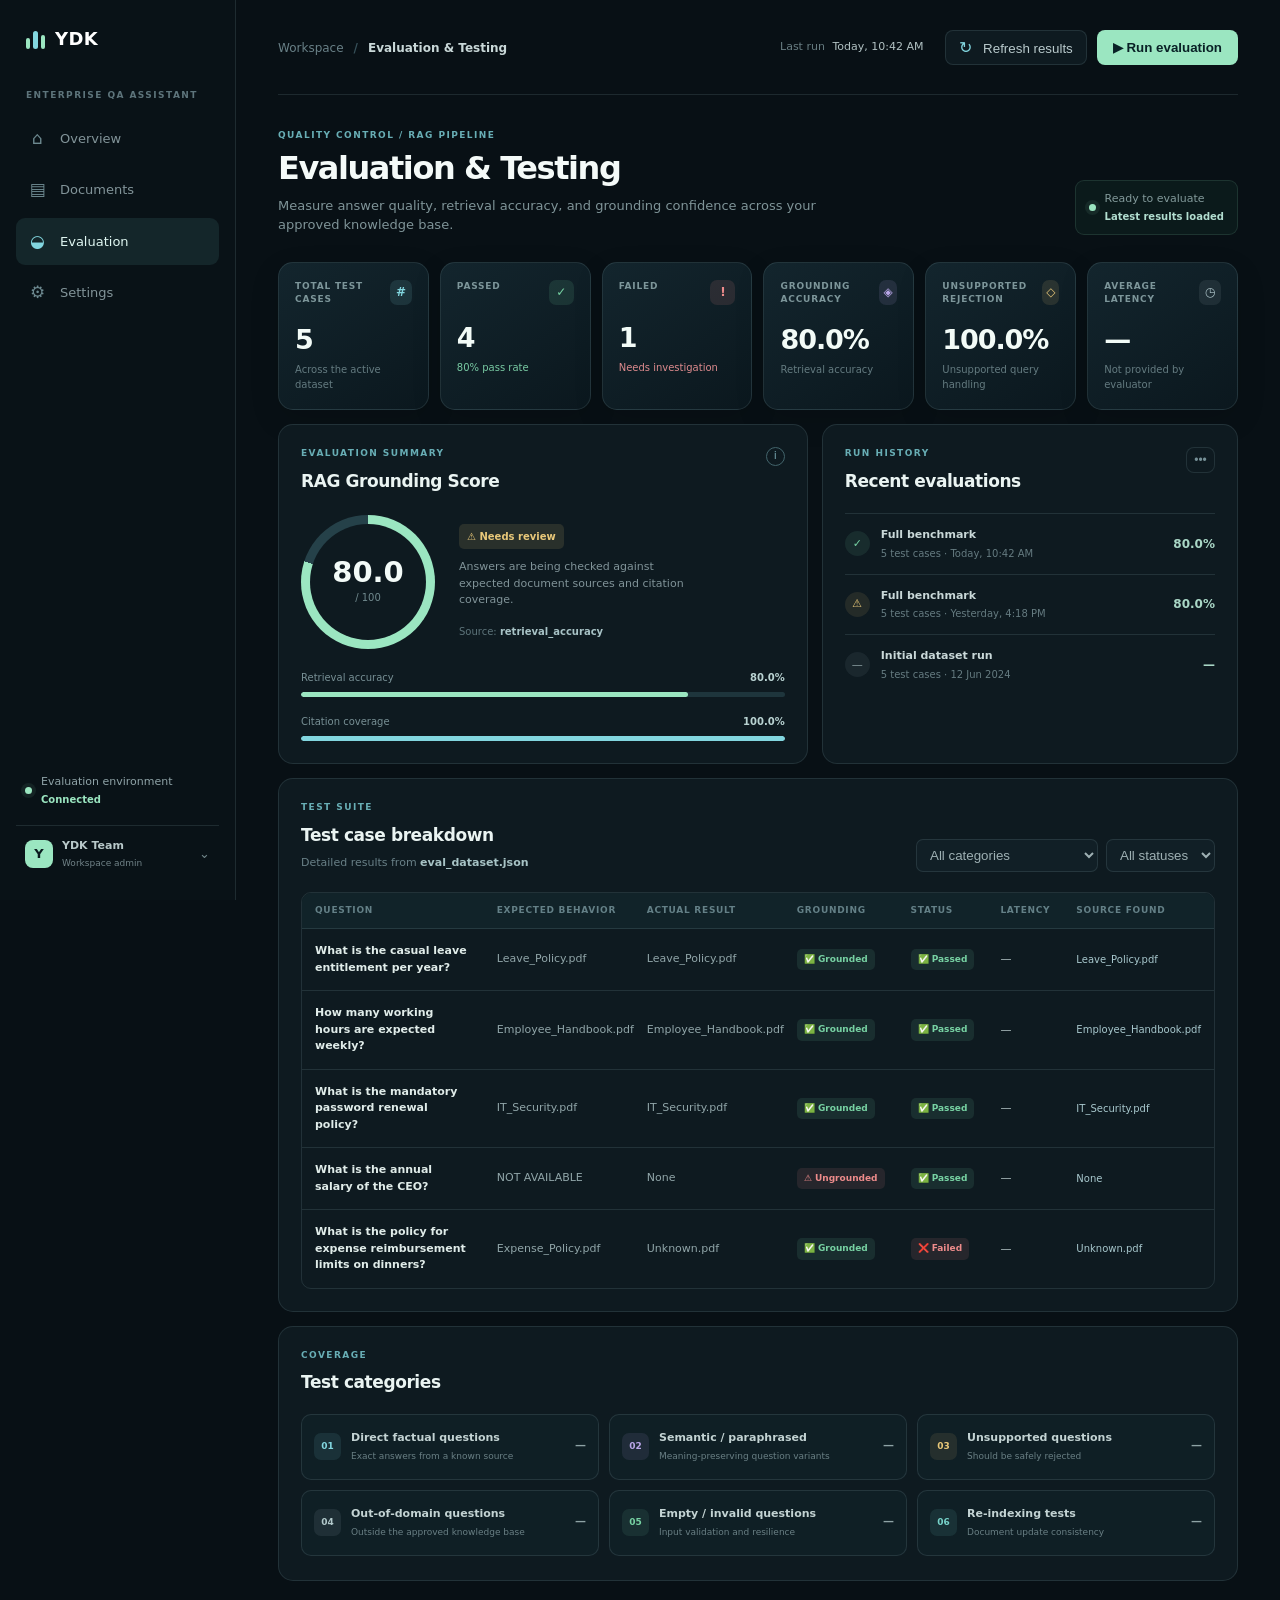
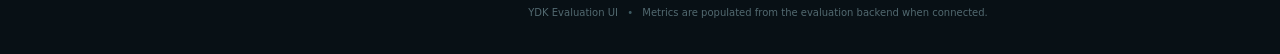
==== ydk-frontend/index.html @ be30ad3b "Add YDK evaluation dashboard frontend" ====
<!doctype html>
<html lang="en">
<head>
  <meta charset="utf-8" />
  <meta name="viewport" content="width=device-width, initial-scale=1" />
  <meta name="description" content="Enterprise RAG evaluation dashboard" />
  <title>YDK | Evaluation & Testing</title>
  <link rel="stylesheet" href="style.css" />
</head>
<body>
  <div class="app-shell">
    <aside class="sidebar">
      <div class="brand"><span class="brand-icon"><i></i><i></i><i></i></span><span>YDK</span></div>
      <p class="workspace-label">ENTERPRISE QA ASSISTANT</p>
      <nav class="nav" aria-label="Main navigation">
        <a href="#overview"><span>⌂</span>Overview</a>
        <a href="#documents"><span>▤</span>Documents</a>
        <a class="active" href="#evaluation"><span>◒</span>Evaluation</a>
        <a href="#settings"><span>⚙</span>Settings</a>
      </nav>
      <div class="sidebar-bottom"><div class="environment"><span class="status-dot"></span><span>Evaluation environment<strong>Connected</strong></span></div><div class="user-badge"><span>Y</span><div><b>YDK Team</b><small>Workspace admin</small></div><span class="chevron">⌄</span></div></div>
    </aside>

    <main class="main-content" id="evaluation">
      <header class="topbar"><div class="breadcrumb"><span>Workspace</span><b>/</b><strong>Evaluation &amp; Testing</strong></div><div class="top-actions"><span class="last-run">Last run <b id="lastRun">Today, 10:42 AM</b></span><button id="refreshButton" class="ghost-button" type="button"><span>↻</span> Refresh results</button><button id="runButton" class="primary-button" type="button"><span>▶</span> Run evaluation</button></div></header>

      <section class="page-intro"><div><p class="eyebrow">QUALITY CONTROL / RAG PIPELINE</p><h1>Evaluation &amp; Testing</h1><p>Measure answer quality, retrieval accuracy, and grounding confidence across your approved knowledge base.</p></div><div class="run-state"><span class="status-dot"></span><span>Ready to evaluate<strong id="runStatus">Latest results loaded</strong></span></div></section>

      <section class="kpi-grid" aria-label="Evaluation key performance indicators">
        <article class="kpi-card"><div class="kpi-top"><span class="kpi-label">TOTAL TEST CASES</span><span class="kpi-icon blue">#</span></div><strong id="totalTested" class="kpi-value">5</strong><span class="kpi-foot">Across the active dataset</span></article>
        <article class="kpi-card"><div class="kpi-top"><span class="kpi-label">PASSED</span><span class="kpi-icon green">✓</span></div><strong id="passed" class="kpi-value">4</strong><span class="kpi-foot positive">80% pass rate</span></article>
        <article class="kpi-card"><div class="kpi-top"><span class="kpi-label">FAILED</span><span class="kpi-icon red">!</span></div><strong id="failed" class="kpi-value">1</strong><span class="kpi-foot negative">Needs investigation</span></article>
        <article class="kpi-card"><div class="kpi-top"><span class="kpi-label">GROUNDING ACCURACY</span><span class="kpi-icon purple">◈</span></div><strong id="grounding" class="kpi-value">80.0%</strong><span class="kpi-foot">Retrieval accuracy</span></article>
        <article class="kpi-card"><div class="kpi-top"><span class="kpi-label">UNSUPPORTED REJECTION</span><span class="kpi-icon amber">◇</span></div><strong id="unsupported" class="kpi-value">100.0%</strong><span class="kpi-foot">Unsupported query handling</span></article>
        <article class="kpi-card"><div class="kpi-top"><span class="kpi-label">AVERAGE LATENCY</span><span class="kpi-icon slate">◷</span></div><strong id="latency" class="kpi-value">—</strong><span class="kpi-foot">Not provided by evaluator</span></article>
      </section>

      <section class="content-grid">
        <article class="summary-card">
          <div class="section-heading"><div><p class="eyebrow">EVALUATION SUMMARY</p><h2>RAG Grounding Score</h2></div><span class="info-dot" title="Based on retrieval_accuracy from eval_engine.py">i</span></div>
          <div class="score-row"><div class="score-ring" id="scoreRing"><div><strong id="scoreValue">80.0</strong><small>/ 100</small></div></div><div class="score-copy"><span class="status-pill warning" id="scoreStatus">⚠ Needs review</span><p>Answers are being checked against expected document sources and citation coverage.</p><span class="score-note">Source: <b>retrieval_accuracy</b></span></div></div>
          <div class="progress-block"><div><span>Retrieval accuracy</span><b id="retrievalProgressLabel">80.0%</b></div><div class="progress"><span id="retrievalProgress"></span></div></div>
          <div class="progress-block"><div><span>Citation coverage</span><b id="citationProgressLabel">100.0%</b></div><div class="progress citation"><span id="citationProgress"></span></div></div>
        </article>

        <article class="history-card"><div class="section-heading"><div><p class="eyebrow">RUN HISTORY</p><h2>Recent evaluations</h2></div><button class="icon-button" type="button" aria-label="More history">•••</button></div><div class="history-list" id="historyList"><div class="history-item"><span class="history-icon success">✓</span><div><b>Full benchmark</b><small>5 test cases · Today, 10:42 AM</small></div><strong>80.0%</strong></div><div class="history-item"><span class="history-icon warning">⚠</span><div><b>Full benchmark</b><small>5 test cases · Yesterday, 4:18 PM</small></div><strong>80.0%</strong></div><div class="history-item"><span class="history-icon neutral">—</span><div><b>Initial dataset run</b><small>5 test cases · 12 Jun 2024</small></div><strong>—</strong></div></div></article>
      </section>

      <section class="tests-section"><div class="section-heading tests-heading"><div><p class="eyebrow">TEST SUITE</p><h2>Test case breakdown</h2><span class="section-subtitle">Detailed results from <b>eval_dataset.json</b></span></div><div class="filters"><select id="categoryFilter" aria-label="Filter by category"><option value="all">All categories</option><option value="Direct factual questions">Direct factual</option><option value="Semantic/paraphrased questions">Semantic / paraphrased</option><option value="Unsupported questions">Unsupported</option><option value="Out-of-domain questions">Out-of-domain</option><option value="Empty/invalid questions">Empty / invalid</option><option value="Re-indexing tests">Re-indexing</option></select><select id="statusFilter" aria-label="Filter by status"><option value="all">All statuses</option><option value="PASS">Passed</option><option value="FAIL">Failed</option></select></div></div><div class="table-wrap"><table><thead><tr><th>Question</th><th>Expected behavior</th><th>Actual result</th><th>Grounding</th><th>Status</th><th>Latency</th><th>Source found</th></tr></thead><tbody id="resultsBody"></tbody></table><div id="emptyResults" class="empty-table hidden">No test cases match these filters.</div></div></section>

      <section class="category-section"><div class="section-heading"><div><p class="eyebrow">COVERAGE</p><h2>Test categories</h2></div></div><div class="category-grid" id="categoryGrid"><div class="category-card"><span class="category-mark blue">01</span><div><b>Direct factual questions</b><small>Exact answers from a known source</small></div><strong>—</strong></div><div class="category-card"><span class="category-mark purple">02</span><div><b>Semantic / paraphrased</b><small>Meaning-preserving question variants</small></div><strong>—</strong></div><div class="category-card"><span class="category-mark amber">03</span><div><b>Unsupported questions</b><small>Should be safely rejected</small></div><strong>—</strong></div><div class="category-card"><span class="category-mark slate">04</span><div><b>Out-of-domain questions</b><small>Outside the approved knowledge base</small></div><strong>—</strong></div><div class="category-card"><span class="category-mark green">05</span><div><b>Empty / invalid questions</b><small>Input validation and resilience</small></div><strong>—</strong></div><div class="category-card"><span class="category-mark teal">06</span><div><b>Re-indexing tests</b><small>Document update consistency</small></div><strong>—</strong></div></div></section>
      <footer>YDK Evaluation UI <span>•</span> Metrics are populated from the evaluation backend when connected.</footer>
    </main>
  </div>
  <div id="toast" class="toast" role="status" aria-live="polite"></div>
  <script src="app.js"></script>
</body>
</html>
---- ydk-frontend/style.css ----
:root{--bg:#081015;--panel:#0e1a20;--panel-2:#111f26;--panel-3:#152830;--line:rgba(177,222,226,.12);--text:#edf6f4;--muted:#87999d;--dim:#5f747b;--cyan:#82d6df;--mint:#9be6c1;--yellow:#e9c879;--red:#ed8b8b;--purple:#b9a6e8;--green:#77d2a3;--radius:15px}*{box-sizing:border-box}html{scroll-behavior:smooth}body{margin:0;min-width:1100px;color:var(--text);background:var(--bg);font:13px/1.5 Inter,ui-sans-serif,system-ui,-apple-system,BlinkMacSystemFont,"Segoe UI",sans-serif}.app-shell{display:flex;min-height:100vh}.sidebar{position:fixed;display:flex;width:236px;height:100vh;flex-direction:column;padding:25px 16px 18px;border-right:1px solid var(--line);background:#091217}.brand{display:flex;align-items:center;gap:10px;padding:0 10px;color:#fff;font-size:18px;font-weight:800;letter-spacing:.02em}.brand-icon{display:flex;align-items:end;gap:3px;width:19px;height:20px}.brand-icon i{width:5px;border-radius:5px;background:var(--mint)}.brand-icon i:nth-child(2){height:18px;background:var(--cyan)}.brand-icon i:nth-child(1){height:11px}.brand-icon i:nth-child(3){height:14px}.workspace-label{margin:37px 10px 12px;color:#5d747b;font-size:9px;font-weight:800;letter-spacing:.16em}.nav{display:grid;gap:4px}.nav a{display:flex;align-items:center;gap:13px;padding:11px 12px;border-radius:9px;color:#829499;text-decoration:none}.nav a span{display:grid;width:19px;place-items:center;color:#6d8990;font-size:17px}.nav a.active{color:#dff6f1;background:rgba(122,211,207,.1)}.nav a.active span{color:var(--cyan)}.sidebar-bottom{display:grid;gap:18px;margin-top:auto}.environment{display:flex;align-items:center;gap:9px;padding:0 9px;color:#8fa3a7;font-size:11px}.environment strong{display:block;margin-top:2px;color:var(--mint);font-size:10px}.status-dot{display:inline-block;width:7px;height:7px;border-radius:50%;background:var(--mint);box-shadow:0 0 0 4px rgba(155,230,193,.08)}.user-badge{display:flex;align-items:center;gap:9px;padding:12px 9px;border-top:1px solid var(--line);color:#b8c8c9}.user-badge>span:first-child{display:grid;width:28px;height:28px;place-items:center;border-radius:8px;color:#0a1a1e;background:var(--mint);font-weight:800}.user-badge b,.user-badge small{display:block}.user-badge b{font-size:11px}.user-badge small{margin-top:2px;color:#708287;font-size:9px}.user-badge .chevron{margin-left:auto;color:#71868a}.main-content{width:calc(100% - 236px);margin-left:236px;padding:30px 42px 34px}.topbar{display:flex;align-items:center;justify-content:space-between;padding-bottom:29px;border-bottom:1px solid var(--line)}.breadcrumb{display:flex;gap:10px;align-items:center;color:#698087;font-size:12px}.breadcrumb b{color:#365059}.breadcrumb strong{color:#c9d8d8;font-weight:600}.top-actions{display:flex;align-items:center;gap:10px}.last-run{margin-right:12px;color:#687d82;font-size:11px}.last-run b{margin-left:4px;color:#b2c2c3;font-weight:500}.ghost-button,.primary-button,.icon-button{border:1px solid var(--line);border-radius:8px;cursor:pointer;color:#b9cacc;background:var(--panel);font:600 11px inherit}.ghost-button{height:35px;padding:0 13px}.ghost-button span{margin-right:7px;color:var(--cyan);font-size:16px}.primary-button{height:35px;padding:0 15px;border-color:transparent;color:#092126;background:var(--mint);font-weight:800}.primary-button:hover{background:#c0f3d8}.page-intro{display:flex;align-items:end;justify-content:space-between;padding:34px 0 27px}.eyebrow{margin:0 0 8px;color:#68aeb5;font-size:9px;font-weight:800;letter-spacing:.16em}.page-intro h1{margin:0;color:#f4faf8;font-size:32px;line-height:1.1;letter-spacing:-.045em}.page-intro p:not(.eyebrow){max-width:570px;margin:10px 0 0;color:#7f9498;font-size:13px}.run-state{display:flex;align-items:center;gap:9px;padding:10px 13px;border:1px solid rgba(155,230,193,.13);border-radius:9px;color:#839a9b;background:rgba(20,51,45,.3);font-size:11px}.run-state strong{display:block;margin-top:1px;color:#b2ded0;font-size:10px}.kpi-grid{display:grid;grid-template-columns:repeat(6,1fr);gap:11px}.kpi-card{min-height:127px;padding:17px 16px;border:1px solid var(--line);border-radius:var(--radius);background:linear-gradient(145deg,rgba(21,40,48,.9),rgba(12,25,31,.9));box-shadow:0 10px 30px rgba(0,0,0,.12)}.kpi-top,.section-heading{display:flex;align-items:start;justify-content:space-between}.kpi-label{color:#7d969a;font-size:9px;font-weight:800;letter-spacing:.09em}.kpi-icon{display:grid;width:25px;height:25px;place-items:center;border-radius:7px;font-size:12px;font-weight:800}.kpi-icon.blue{color:var(--cyan);background:rgba(130,214,223,.12)}.kpi-icon.green{color:var(--green);background:rgba(119,210,163,.12)}.kpi-icon.red{color:var(--red);background:rgba(237,139,139,.12)}.kpi-icon.purple{color:var(--purple);background:rgba(185,166,232,.12)}.kpi-icon.amber{color:var(--yellow);background:rgba(233,200,121,.12)}.kpi-icon.slate{color:#acc3c8;background:rgba(172,195,200,.1)}.kpi-value{display:block;margin-top:13px;color:#f2fbf7;font-size:27px;letter-spacing:-.04em}.kpi-foot{display:block;margin-top:2px;color:#647b80;font-size:10px}.kpi-foot.positive{color:#79cba4}.kpi-foot.negative{color:#de8b8e}.content-grid{display:grid;grid-template-columns:1.12fr .88fr;gap:14px;margin-top:14px}.summary-card,.history-card,.tests-section,.category-section{border:1px solid var(--line);border-radius:var(--radius);background:var(--panel)}.summary-card,.history-card{padding:22px}.section-heading h2{margin:0;color:#eaf4f2;font-size:17px;letter-spacing:-.025em}.info-dot{display:grid;width:19px;height:19px;place-items:center;border:1px solid #42646b;border-radius:50%;color:#74a3ab;font-size:11px}.score-row{display:flex;align-items:center;gap:24px;margin:21px 0}.score-ring{display:grid;width:134px;height:134px;flex:none;place-items:center;border-radius:50%;background:conic-gradient(var(--mint) 0 80%,#254149 80% 100%);position:relative}.score-ring::before{position:absolute;inset:9px;border-radius:50%;background:var(--panel);content:""}.score-ring>div{position:relative;text-align:center}.score-ring strong{display:block;color:#f3fbf8;font-size:29px;line-height:1}.score-ring small{color:#718a8e;font-size:10px}.score-copy{max-width:230px}.status-pill{display:inline-flex;align-items:center;gap:5px;padding:5px 8px;border-radius:5px;font-size:10px;font-weight:800}.status-pill.warning{color:var(--yellow);background:rgba(233,200,121,.12)}.score-copy p{margin:10px 0 12px;color:#809398;font-size:11px;line-height:1.5}.score-note{color:#5d747a;font-size:10px}.score-note b{color:#a8c3c6;font-weight:600}.progress-block{margin-top:17px}.progress-block>div:first-child{display:flex;justify-content:space-between;color:#789095;font-size:10px}.progress-block b{color:#b9d3d2;font-weight:600}.progress{height:5px;margin-top:7px;overflow:hidden;border-radius:5px;background:#1e353c}.progress span{display:block;width:80%;height:100%;border-radius:inherit;background:var(--mint)}.progress.citation span{width:100%;background:var(--cyan)}.history-card{min-height:260px}.icon-button{width:29px;height:26px;color:#769097;font-size:12px}.history-list{display:grid;margin-top:19px}.history-item{display:flex;align-items:center;gap:11px;padding:13px 0;border-top:1px solid var(--line)}.history-icon{display:grid;width:25px;height:25px;place-items:center;border-radius:50%;font-size:11px}.history-icon.success{color:var(--green);background:rgba(119,210,163,.1)}.history-icon.warning{color:var(--yellow);background:rgba(233,200,121,.1)}.history-icon.neutral{color:#8da1a4;background:rgba(141,161,164,.1)}.history-item div{flex:1}.history-item b,.history-item small{display:block}.history-item b{color:#c9d8d8;font-size:11px}.history-item small{margin-top:2px;color:#657b80;font-size:10px}.history-item>strong{color:#a9d7c6;font-size:12px}.tests-section,.category-section{margin-top:14px;padding:22px}.tests-heading{align-items:end}.section-subtitle{display:block;margin-top:7px;color:#698087;font-size:11px}.section-subtitle b{color:#a8c4c6;font-weight:600}.filters{display:flex;gap:8px}.filters select{height:33px;padding:0 9px;border:1px solid var(--line);border-radius:7px;outline:0;color:#9eb0b3;background:#111f26;font:11px inherit}.table-wrap{overflow:auto;margin-top:20px;border:1px solid var(--line);border-radius:10px}table{width:100%;border-collapse:collapse;min-width:900px}th{padding:11px 13px;color:#648087;background:#112329;font-size:9px;font-weight:800;letter-spacing:.08em;text-align:left;text-transform:uppercase}td{padding:14px 13px;border-top:1px solid var(--line);color:#b8c8c9;font-size:11px}td:first-child{max-width:250px;color:#e0ece9;font-weight:600}td:nth-child(2),td:nth-child(3){max-width:150px;color:#91a6a9}.status-badge,.grounding-badge{display:inline-flex;align-items:center;gap:5px;padding:4px 7px;border-radius:5px;font-size:9px;font-weight:800;white-space:nowrap}.status-badge.pass,.grounding-badge.grounded{color:var(--green);background:rgba(119,210,163,.11)}.status-badge.fail,.grounding-badge.ungrounded{color:var(--red);background:rgba(237,139,139,.11)}.source-cell{color:#a8c8cd;font-size:10px}.empty-table{padding:28px;color:#84999d;text-align:center}.hidden{display:none!important}.category-section{padding-bottom:24px}.category-grid{display:grid;grid-template-columns:repeat(3,1fr);gap:10px;margin-top:18px}.category-card{display:flex;align-items:center;gap:10px;min-height:66px;padding:12px;border:1px solid var(--line);border-radius:10px;background:rgba(17,34,41,.65)}.category-card>div{flex:1}.category-card b,.category-card small{display:block}.category-card b{color:#c3d3d3;font-size:11px}.category-card small{margin-top:3px;color:#697f84;font-size:9px}.category-card>strong{color:#8ea3a5;font-size:11px}.category-mark{display:grid;width:27px;height:27px;place-items:center;border-radius:7px;font-size:9px;font-weight:800}.category-mark.blue{color:var(--cyan);background:rgba(130,214,223,.1)}.category-mark.purple{color:var(--purple);background:rgba(185,166,232,.1)}.category-mark.amber{color:var(--yellow);background:rgba(233,200,121,.1)}.category-mark.slate{color:#b2c9cb;background:rgba(178,201,203,.1)}.category-mark.green{color:var(--green);background:rgba(119,210,163,.1)}.category-mark.teal{color:#78d4cb;background:rgba(120,212,203,.1)}footer{padding:24px 0 0;color:#526970;text-align:center;font-size:10px}footer span{padding:0 6px;color:#3d5961}.toast{position:fixed;right:25px;bottom:25px;z-index:10;display:none;padding:12px 16px;border:1px solid rgba(155,230,193,.25);border-radius:8px;color:#cce9df;background:#102c31;box-shadow:0 10px 30px rgba(0,0,0,.3);font-size:11px}.toast.show{display:block}@media(max-width:1180px){body{min-width:0}.main-content{padding:25px}.kpi-grid{grid-template-columns:repeat(3,1fr)}}@media(max-width:820px){.sidebar{position:static;width:70px;padding:20px 10px}.brand{padding:0 10px}.brand>span:last-child,.workspace-label,.nav a:not(.active)::after,.nav a{font-size:0}.nav a{justify-content:center}.nav a span{font-size:17px}.sidebar-bottom{display:none}.main-content{width:calc(100% - 70px);margin-left:0}.content-grid{grid-template-columns:1fr}.category-grid{grid-template-columns:repeat(2,1fr)}}@media(max-width:620px){.main-content{padding:18px 14px}.topbar,.page-intro{align-items:flex-start;flex-direction:column;gap:15px}.top-actions{flex-wrap:wrap}.last-run{width:100%}.kpi-grid{grid-template-columns:repeat(2,1fr)}.kpi-card{min-height:112px;padding:13px}.kpi-value{font-size:23px}.score-row{align-items:flex-start;flex-direction:column}.category-grid{grid-template-columns:1fr}.filters{width:100%;margin-top:15px}.filters select{flex:1}}
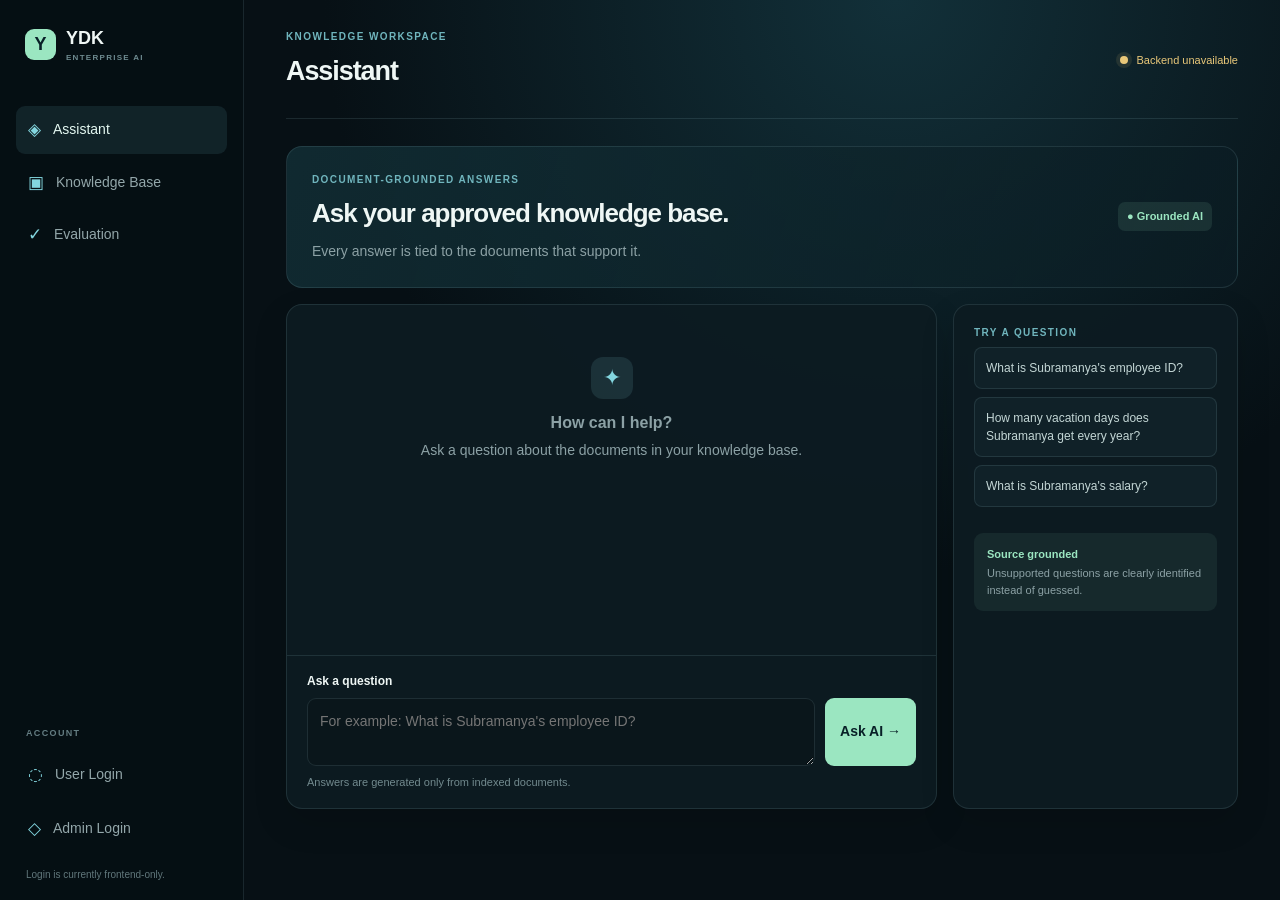
==== commit 8b375f05: "feat: integrate frontend with RAG backend APIs" ====
--- a/ydk-frontend/index.html
+++ b/ydk-frontend/index.html
@@ -1,58 +1,41 @@
 <!doctype html>
 <html lang="en">
 <head>
-  <meta charset="utf-8" />
-  <meta name="viewport" content="width=device-width, initial-scale=1" />
-  <meta name="description" content="Enterprise RAG evaluation dashboard" />
-  <title>YDK | Evaluation & Testing</title>
-  <link rel="stylesheet" href="style.css" />
+  <meta charset="utf-8">
+  <meta name="viewport" content="width=device-width, initial-scale=1">
+  <meta name="description" content="Enterprise Document QA Assistant">
+  <title>YDK | Enterprise QA Assistant</title>
+  <link rel="stylesheet" href="style.css">
 </head>
 <body>
   <div class="app-shell">
     <aside class="sidebar">
-      <div class="brand"><span class="brand-icon"><i></i><i></i><i></i></span><span>YDK</span></div>
-      <p class="workspace-label">ENTERPRISE QA ASSISTANT</p>
-      <nav class="nav" aria-label="Main navigation">
-        <a href="#overview"><span>⌂</span>Overview</a>
-        <a href="#documents"><span>▤</span>Documents</a>
-        <a class="active" href="#evaluation"><span>◒</span>Evaluation</a>
-        <a href="#settings"><span>⚙</span>Settings</a>
+      <a class="brand" href="#assistant"><span class="brand-mark">Y</span><span>YDK <small>ENTERPRISE AI</small></span></a>
+      <nav aria-label="Main navigation">
+        <button class="nav-link active" data-view="assistant"><span>◈</span> Assistant</button>
+        <button class="nav-link" data-view="knowledge"><span>▣</span> Knowledge Base</button>
+        <button class="nav-link" data-view="evaluation"><span>✓</span> Evaluation</button>
       </nav>
-      <div class="sidebar-bottom"><div class="environment"><span class="status-dot"></span><span>Evaluation environment<strong>Connected</strong></span></div><div class="user-badge"><span>Y</span><div><b>YDK Team</b><small>Workspace admin</small></div><span class="chevron">⌄</span></div></div>
+      <div class="sidebar-bottom"><p>ACCOUNT</p><a class="nav-link" href="../login/user-login.html"><span>◌</span> User Login</a><a class="nav-link" href="../login/admin-login.html"><span>◇</span> Admin Login</a><div class="demo-note">Login is currently frontend-only.</div></div>
     </aside>
-
-    <main class="main-content" id="evaluation">
-      <header class="topbar"><div class="breadcrumb"><span>Workspace</span><b>/</b><strong>Evaluation &amp; Testing</strong></div><div class="top-actions"><span class="last-run">Last run <b id="lastRun">Today, 10:42 AM</b></span><button id="refreshButton" class="ghost-button" type="button"><span>↻</span> Refresh results</button><button id="runButton" class="primary-button" type="button"><span>▶</span> Run evaluation</button></div></header>
-
-      <section class="page-intro"><div><p class="eyebrow">QUALITY CONTROL / RAG PIPELINE</p><h1>Evaluation &amp; Testing</h1><p>Measure answer quality, retrieval accuracy, and grounding confidence across your approved knowledge base.</p></div><div class="run-state"><span class="status-dot"></span><span>Ready to evaluate<strong id="runStatus">Latest results loaded</strong></span></div></section>
-
-      <section class="kpi-grid" aria-label="Evaluation key performance indicators">
-        <article class="kpi-card"><div class="kpi-top"><span class="kpi-label">TOTAL TEST CASES</span><span class="kpi-icon blue">#</span></div><strong id="totalTested" class="kpi-value">5</strong><span class="kpi-foot">Across the active dataset</span></article>
-        <article class="kpi-card"><div class="kpi-top"><span class="kpi-label">PASSED</span><span class="kpi-icon green">✓</span></div><strong id="passed" class="kpi-value">4</strong><span class="kpi-foot positive">80% pass rate</span></article>
-        <article class="kpi-card"><div class="kpi-top"><span class="kpi-label">FAILED</span><span class="kpi-icon red">!</span></div><strong id="failed" class="kpi-value">1</strong><span class="kpi-foot negative">Needs investigation</span></article>
-        <article class="kpi-card"><div class="kpi-top"><span class="kpi-label">GROUNDING ACCURACY</span><span class="kpi-icon purple">◈</span></div><strong id="grounding" class="kpi-value">80.0%</strong><span class="kpi-foot">Retrieval accuracy</span></article>
-        <article class="kpi-card"><div class="kpi-top"><span class="kpi-label">UNSUPPORTED REJECTION</span><span class="kpi-icon amber">◇</span></div><strong id="unsupported" class="kpi-value">100.0%</strong><span class="kpi-foot">Unsupported query handling</span></article>
-        <article class="kpi-card"><div class="kpi-top"><span class="kpi-label">AVERAGE LATENCY</span><span class="kpi-icon slate">◷</span></div><strong id="latency" class="kpi-value">—</strong><span class="kpi-foot">Not provided by evaluator</span></article>
+    <main class="main-content">
+      <header class="topbar"><div><p class="eyebrow" id="view-kicker">KNOWLEDGE WORKSPACE</p><h1 id="view-title">Assistant</h1></div><div class="connection" id="connection-state"><i></i><span>Checking backend…</span></div></header>
+      <section class="view active" id="assistant-view">
+        <div class="hero"><div><p class="eyebrow">DOCUMENT-GROUNDED ANSWERS</p><h2>Ask your approved knowledge base.</h2><p>Every answer is tied to the documents that support it.</p></div><span class="secure-badge">● Grounded AI</span></div>
+        <div class="assistant-layout"><div class="chat-card"><div class="chat-history" id="chat-history" aria-live="polite"><div class="empty-chat"><div class="empty-icon">✦</div><h3>How can I help?</h3><p>Ask a question about the documents in your knowledge base.</p></div></div><form class="question-form" id="question-form"><label for="question-input">Ask a question</label><div class="input-row"><textarea id="question-input" rows="2" placeholder="For example: What is Subramanya's employee ID?" required></textarea><button class="primary-btn" id="ask-button" type="submit">Ask AI <span>→</span></button></div><p class="form-hint" id="chat-status">Answers are generated only from indexed documents.</p></form></div><aside class="suggestions-card"><p class="eyebrow">TRY A QUESTION</p><button class="suggestion">What is Subramanya's employee ID?</button><button class="suggestion">How many vacation days does Subramanya get every year?</button><button class="suggestion">What is Subramanya's salary?</button><div class="grounding-note"><strong>Source grounded</strong><span>Unsupported questions are clearly identified instead of guessed.</span></div></aside></div>
       </section>
-
-      <section class="content-grid">
-        <article class="summary-card">
-          <div class="section-heading"><div><p class="eyebrow">EVALUATION SUMMARY</p><h2>RAG Grounding Score</h2></div><span class="info-dot" title="Based on retrieval_accuracy from eval_engine.py">i</span></div>
-          <div class="score-row"><div class="score-ring" id="scoreRing"><div><strong id="scoreValue">80.0</strong><small>/ 100</small></div></div><div class="score-copy"><span class="status-pill warning" id="scoreStatus">⚠ Needs review</span><p>Answers are being checked against expected document sources and citation coverage.</p><span class="score-note">Source: <b>retrieval_accuracy</b></span></div></div>
-          <div class="progress-block"><div><span>Retrieval accuracy</span><b id="retrievalProgressLabel">80.0%</b></div><div class="progress"><span id="retrievalProgress"></span></div></div>
-          <div class="progress-block"><div><span>Citation coverage</span><b id="citationProgressLabel">100.0%</b></div><div class="progress citation"><span id="citationProgress"></span></div></div>
-        </article>
-
-        <article class="history-card"><div class="section-heading"><div><p class="eyebrow">RUN HISTORY</p><h2>Recent evaluations</h2></div><button class="icon-button" type="button" aria-label="More history">•••</button></div><div class="history-list" id="historyList"><div class="history-item"><span class="history-icon success">✓</span><div><b>Full benchmark</b><small>5 test cases · Today, 10:42 AM</small></div><strong>80.0%</strong></div><div class="history-item"><span class="history-icon warning">⚠</span><div><b>Full benchmark</b><small>5 test cases · Yesterday, 4:18 PM</small></div><strong>80.0%</strong></div><div class="history-item"><span class="history-icon neutral">—</span><div><b>Initial dataset run</b><small>5 test cases · 12 Jun 2024</small></div><strong>—</strong></div></div></article>
+      <section class="view" id="knowledge-view">
+        <div class="section-heading"><div><p class="eyebrow">APPROVED DOCUMENTS</p><h2>Knowledge Base</h2><p>Upload and manage the documents used to ground answers.</p></div><button class="secondary-btn" id="refresh-documents">↻ Refresh results</button></div>
+        <div class="knowledge-grid"><form class="upload-card" id="upload-form"><p class="eyebrow">ADD DOCUMENT</p><h3>Upload for indexing</h3><p>PDF, DOCX, or TXT files only.</p><label class="drop-zone" for="document-file"><input id="document-file" type="file" accept=".pdf,.docx,.txt,application/pdf,application/vnd.openxmlformats-officedocument.wordprocessingml.document,text/plain" required><span class="upload-symbol">↑</span><strong>Choose a document</strong><small id="file-name">No file selected</small></label><button class="primary-btn full-width" id="upload-button" type="submit">Upload &amp; Index</button><p class="form-hint" id="upload-status">Your document will appear below after indexing.</p></form><div class="documents-card"><div class="card-title"><div><p class="eyebrow">LIBRARY</p><h3>Indexed documents</h3></div><span class="count" id="document-count">0 documents</span></div><div id="document-list" class="document-list"><div class="loading-row">Loading documents…</div></div></div></div>
       </section>
-
-      <section class="tests-section"><div class="section-heading tests-heading"><div><p class="eyebrow">TEST SUITE</p><h2>Test case breakdown</h2><span class="section-subtitle">Detailed results from <b>eval_dataset.json</b></span></div><div class="filters"><select id="categoryFilter" aria-label="Filter by category"><option value="all">All categories</option><option value="Direct factual questions">Direct factual</option><option value="Semantic/paraphrased questions">Semantic / paraphrased</option><option value="Unsupported questions">Unsupported</option><option value="Out-of-domain questions">Out-of-domain</option><option value="Empty/invalid questions">Empty / invalid</option><option value="Re-indexing tests">Re-indexing</option></select><select id="statusFilter" aria-label="Filter by status"><option value="all">All statuses</option><option value="PASS">Passed</option><option value="FAIL">Failed</option></select></div></div><div class="table-wrap"><table><thead><tr><th>Question</th><th>Expected behavior</th><th>Actual result</th><th>Grounding</th><th>Status</th><th>Latency</th><th>Source found</th></tr></thead><tbody id="resultsBody"></tbody></table><div id="emptyResults" class="empty-table hidden">No test cases match these filters.</div></div></section>
-
-      <section class="category-section"><div class="section-heading"><div><p class="eyebrow">COVERAGE</p><h2>Test categories</h2></div></div><div class="category-grid" id="categoryGrid"><div class="category-card"><span class="category-mark blue">01</span><div><b>Direct factual questions</b><small>Exact answers from a known source</small></div><strong>—</strong></div><div class="category-card"><span class="category-mark purple">02</span><div><b>Semantic / paraphrased</b><small>Meaning-preserving question variants</small></div><strong>—</strong></div><div class="category-card"><span class="category-mark amber">03</span><div><b>Unsupported questions</b><small>Should be safely rejected</small></div><strong>—</strong></div><div class="category-card"><span class="category-mark slate">04</span><div><b>Out-of-domain questions</b><small>Outside the approved knowledge base</small></div><strong>—</strong></div><div class="category-card"><span class="category-mark green">05</span><div><b>Empty / invalid questions</b><small>Input validation and resilience</small></div><strong>—</strong></div><div class="category-card"><span class="category-mark teal">06</span><div><b>Re-indexing tests</b><small>Document update consistency</small></div><strong>—</strong></div></div></section>
-      <footer>YDK Evaluation UI <span>•</span> Metrics are populated from the evaluation backend when connected.</footer>
+      <section class="view" id="evaluation-view">
+        <div class="section-heading"><div><p class="eyebrow">QUALITY ASSURANCE</p><h2>Evaluation &amp; Testing</h2><p>Measure retrieval quality when an evaluation backend is connected.</p></div><div class="button-group"><button class="secondary-btn" id="refresh-evaluation">↻ Refresh Results</button><button class="primary-btn" id="run-evaluation">Run Evaluation</button></div></div>
+        <div id="evaluation-message" class="unavailable-card"><div class="empty-icon warning">!</div><div><p class="eyebrow">INTEGRATION REQUIRED</p><h3>Evaluation backend not connected</h3><p>The UI is ready for YDK evaluation results, but no evaluation API URL is configured. No demo metrics are shown as live data.</p></div></div>
+        <div id="evaluation-placeholder"><div class="evaluation-placeholder"><article class="placeholder-card"><span>Total test cases</span><strong>—</strong></article><article class="placeholder-card"><span>Passed</span><strong>—</strong></article><article class="placeholder-card"><span>Failed</span><strong>—</strong></article><article class="placeholder-card"><span>RAG Grounding Score</span><strong>—</strong></article><article class="placeholder-card"><span>Unsupported rejection</span><strong>—</strong></article><article class="placeholder-card"><span>Average latency</span><strong>—</strong></article></div><div class="evaluation-table-card"><div class="card-title"><div><p class="eyebrow">RECENT EVALUATION HISTORY</p><h3>Test case results</h3></div><span class="count">Awaiting backend</span></div><div class="empty-list">Connect YDK's real evaluation endpoint to display pass/fail test cases and the RAG Grounding Score.</div></div><div class="category-grid" aria-label="Evaluation test categories"><article class="category-card"><div><strong>Direct factual questions</strong><span>Awaiting results</span></div></article><article class="category-card"><div><strong>Semantic / paraphrased</strong><span>Awaiting results</span></div></article><article class="category-card"><div><strong>Unsupported questions</strong><span>Awaiting results</span></div></article><article class="category-card"><div><strong>Out-of-domain questions</strong><span>Awaiting results</span></div></article><article class="category-card"><div><strong>Empty / invalid questions</strong><span>Awaiting results</span></div></article><article class="category-card"><div><strong>Re-indexing tests</strong><span>Awaiting results</span></div></article></div></div><div id="evaluation-results" hidden></div>
+      </section>
     </main>
   </div>
-  <div id="toast" class="toast" role="status" aria-live="polite"></div>
-  <script src="app.js"></script>
+  <div class="toast" id="toast" role="status" aria-live="polite"></div>
+  <script src="api-config.js"></script><script src="api-client.js"></script><script src="app.js"></script>
 </body>
 </html>
--- a/ydk-frontend/style.css
+++ b/ydk-frontend/style.css
@@ -1 +1,65 @@
-:root{--bg:#081015;--panel:#0e1a20;--panel-2:#111f26;--panel-3:#152830;--line:rgba(177,222,226,.12);--text:#edf6f4;--muted:#87999d;--dim:#5f747b;--cyan:#82d6df;--mint:#9be6c1;--yellow:#e9c879;--red:#ed8b8b;--purple:#b9a6e8;--green:#77d2a3;--radius:15px}*{box-sizing:border-box}html{scroll-behavior:smooth}body{margin:0;min-width:1100px;color:var(--text);background:var(--bg);font:13px/1.5 Inter,ui-sans-serif,system-ui,-apple-system,BlinkMacSystemFont,"Segoe UI",sans-serif}.app-shell{display:flex;min-height:100vh}.sidebar{position:fixed;display:flex;width:236px;height:100vh;flex-direction:column;padding:25px 16px 18px;border-right:1px solid var(--line);background:#091217}.brand{display:flex;align-items:center;gap:10px;padding:0 10px;color:#fff;font-size:18px;font-weight:800;letter-spacing:.02em}.brand-icon{display:flex;align-items:end;gap:3px;width:19px;height:20px}.brand-icon i{width:5px;border-radius:5px;background:var(--mint)}.brand-icon i:nth-child(2){height:18px;background:var(--cyan)}.brand-icon i:nth-child(1){height:11px}.brand-icon i:nth-child(3){height:14px}.workspace-label{margin:37px 10px 12px;color:#5d747b;font-size:9px;font-weight:800;letter-spacing:.16em}.nav{display:grid;gap:4px}.nav a{display:flex;align-items:center;gap:13px;padding:11px 12px;border-radius:9px;color:#829499;text-decoration:none}.nav a span{display:grid;width:19px;place-items:center;color:#6d8990;font-size:17px}.nav a.active{color:#dff6f1;background:rgba(122,211,207,.1)}.nav a.active span{color:var(--cyan)}.sidebar-bottom{display:grid;gap:18px;margin-top:auto}.environment{display:flex;align-items:center;gap:9px;padding:0 9px;color:#8fa3a7;font-size:11px}.environment strong{display:block;margin-top:2px;color:var(--mint);font-size:10px}.status-dot{display:inline-block;width:7px;height:7px;border-radius:50%;background:var(--mint);box-shadow:0 0 0 4px rgba(155,230,193,.08)}.user-badge{display:flex;align-items:center;gap:9px;padding:12px 9px;border-top:1px solid var(--line);color:#b8c8c9}.user-badge>span:first-child{display:grid;width:28px;height:28px;place-items:center;border-radius:8px;color:#0a1a1e;background:var(--mint);font-weight:800}.user-badge b,.user-badge small{display:block}.user-badge b{font-size:11px}.user-badge small{margin-top:2px;color:#708287;font-size:9px}.user-badge .chevron{margin-left:auto;color:#71868a}.main-content{width:calc(100% - 236px);margin-left:236px;padding:30px 42px 34px}.topbar{display:flex;align-items:center;justify-content:space-between;padding-bottom:29px;border-bottom:1px solid var(--line)}.breadcrumb{display:flex;gap:10px;align-items:center;color:#698087;font-size:12px}.breadcrumb b{color:#365059}.breadcrumb strong{color:#c9d8d8;font-weight:600}.top-actions{display:flex;align-items:center;gap:10px}.last-run{margin-right:12px;color:#687d82;font-size:11px}.last-run b{margin-left:4px;color:#b2c2c3;font-weight:500}.ghost-button,.primary-button,.icon-button{border:1px solid var(--line);border-radius:8px;cursor:pointer;color:#b9cacc;background:var(--panel);font:600 11px inherit}.ghost-button{height:35px;padding:0 13px}.ghost-button span{margin-right:7px;color:var(--cyan);font-size:16px}.primary-button{height:35px;padding:0 15px;border-color:transparent;color:#092126;background:var(--mint);font-weight:800}.primary-button:hover{background:#c0f3d8}.page-intro{display:flex;align-items:end;justify-content:space-between;padding:34px 0 27px}.eyebrow{margin:0 0 8px;color:#68aeb5;font-size:9px;font-weight:800;letter-spacing:.16em}.page-intro h1{margin:0;color:#f4faf8;font-size:32px;line-height:1.1;letter-spacing:-.045em}.page-intro p:not(.eyebrow){max-width:570px;margin:10px 0 0;color:#7f9498;font-size:13px}.run-state{display:flex;align-items:center;gap:9px;padding:10px 13px;border:1px solid rgba(155,230,193,.13);border-radius:9px;color:#839a9b;background:rgba(20,51,45,.3);font-size:11px}.run-state strong{display:block;margin-top:1px;color:#b2ded0;font-size:10px}.kpi-grid{display:grid;grid-template-columns:repeat(6,1fr);gap:11px}.kpi-card{min-height:127px;padding:17px 16px;border:1px solid var(--line);border-radius:var(--radius);background:linear-gradient(145deg,rgba(21,40,48,.9),rgba(12,25,31,.9));box-shadow:0 10px 30px rgba(0,0,0,.12)}.kpi-top,.section-heading{display:flex;align-items:start;justify-content:space-between}.kpi-label{color:#7d969a;font-size:9px;font-weight:800;letter-spacing:.09em}.kpi-icon{display:grid;width:25px;height:25px;place-items:center;border-radius:7px;font-size:12px;font-weight:800}.kpi-icon.blue{color:var(--cyan);background:rgba(130,214,223,.12)}.kpi-icon.green{color:var(--green);background:rgba(119,210,163,.12)}.kpi-icon.red{color:var(--red);background:rgba(237,139,139,.12)}.kpi-icon.purple{color:var(--purple);background:rgba(185,166,232,.12)}.kpi-icon.amber{color:var(--yellow);background:rgba(233,200,121,.12)}.kpi-icon.slate{color:#acc3c8;background:rgba(172,195,200,.1)}.kpi-value{display:block;margin-top:13px;color:#f2fbf7;font-size:27px;letter-spacing:-.04em}.kpi-foot{display:block;margin-top:2px;color:#647b80;font-size:10px}.kpi-foot.positive{color:#79cba4}.kpi-foot.negative{color:#de8b8e}.content-grid{display:grid;grid-template-columns:1.12fr .88fr;gap:14px;margin-top:14px}.summary-card,.history-card,.tests-section,.category-section{border:1px solid var(--line);border-radius:var(--radius);background:var(--panel)}.summary-card,.history-card{padding:22px}.section-heading h2{margin:0;color:#eaf4f2;font-size:17px;letter-spacing:-.025em}.info-dot{display:grid;width:19px;height:19px;place-items:center;border:1px solid #42646b;border-radius:50%;color:#74a3ab;font-size:11px}.score-row{display:flex;align-items:center;gap:24px;margin:21px 0}.score-ring{display:grid;width:134px;height:134px;flex:none;place-items:center;border-radius:50%;background:conic-gradient(var(--mint) 0 80%,#254149 80% 100%);position:relative}.score-ring::before{position:absolute;inset:9px;border-radius:50%;background:var(--panel);content:""}.score-ring>div{position:relative;text-align:center}.score-ring strong{display:block;color:#f3fbf8;font-size:29px;line-height:1}.score-ring small{color:#718a8e;font-size:10px}.score-copy{max-width:230px}.status-pill{display:inline-flex;align-items:center;gap:5px;padding:5px 8px;border-radius:5px;font-size:10px;font-weight:800}.status-pill.warning{color:var(--yellow);background:rgba(233,200,121,.12)}.score-copy p{margin:10px 0 12px;color:#809398;font-size:11px;line-height:1.5}.score-note{color:#5d747a;font-size:10px}.score-note b{color:#a8c3c6;font-weight:600}.progress-block{margin-top:17px}.progress-block>div:first-child{display:flex;justify-content:space-between;color:#789095;font-size:10px}.progress-block b{color:#b9d3d2;font-weight:600}.progress{height:5px;margin-top:7px;overflow:hidden;border-radius:5px;background:#1e353c}.progress span{display:block;width:80%;height:100%;border-radius:inherit;background:var(--mint)}.progress.citation span{width:100%;background:var(--cyan)}.history-card{min-height:260px}.icon-button{width:29px;height:26px;color:#769097;font-size:12px}.history-list{display:grid;margin-top:19px}.history-item{display:flex;align-items:center;gap:11px;padding:13px 0;border-top:1px solid var(--line)}.history-icon{display:grid;width:25px;height:25px;place-items:center;border-radius:50%;font-size:11px}.history-icon.success{color:var(--green);background:rgba(119,210,163,.1)}.history-icon.warning{color:var(--yellow);background:rgba(233,200,121,.1)}.history-icon.neutral{color:#8da1a4;background:rgba(141,161,164,.1)}.history-item div{flex:1}.history-item b,.history-item small{display:block}.history-item b{color:#c9d8d8;font-size:11px}.history-item small{margin-top:2px;color:#657b80;font-size:10px}.history-item>strong{color:#a9d7c6;font-size:12px}.tests-section,.category-section{margin-top:14px;padding:22px}.tests-heading{align-items:end}.section-subtitle{display:block;margin-top:7px;color:#698087;font-size:11px}.section-subtitle b{color:#a8c4c6;font-weight:600}.filters{display:flex;gap:8px}.filters select{height:33px;padding:0 9px;border:1px solid var(--line);border-radius:7px;outline:0;color:#9eb0b3;background:#111f26;font:11px inherit}.table-wrap{overflow:auto;margin-top:20px;border:1px solid var(--line);border-radius:10px}table{width:100%;border-collapse:collapse;min-width:900px}th{padding:11px 13px;color:#648087;background:#112329;font-size:9px;font-weight:800;letter-spacing:.08em;text-align:left;text-transform:uppercase}td{padding:14px 13px;border-top:1px solid var(--line);color:#b8c8c9;font-size:11px}td:first-child{max-width:250px;color:#e0ece9;font-weight:600}td:nth-child(2),td:nth-child(3){max-width:150px;color:#91a6a9}.status-badge,.grounding-badge{display:inline-flex;align-items:center;gap:5px;padding:4px 7px;border-radius:5px;font-size:9px;font-weight:800;white-space:nowrap}.status-badge.pass,.grounding-badge.grounded{color:var(--green);background:rgba(119,210,163,.11)}.status-badge.fail,.grounding-badge.ungrounded{color:var(--red);background:rgba(237,139,139,.11)}.source-cell{color:#a8c8cd;font-size:10px}.empty-table{padding:28px;color:#84999d;text-align:center}.hidden{display:none!important}.category-section{padding-bottom:24px}.category-grid{display:grid;grid-template-columns:repeat(3,1fr);gap:10px;margin-top:18px}.category-card{display:flex;align-items:center;gap:10px;min-height:66px;padding:12px;border:1px solid var(--line);border-radius:10px;background:rgba(17,34,41,.65)}.category-card>div{flex:1}.category-card b,.category-card small{display:block}.category-card b{color:#c3d3d3;font-size:11px}.category-card small{margin-top:3px;color:#697f84;font-size:9px}.category-card>strong{color:#8ea3a5;font-size:11px}.category-mark{display:grid;width:27px;height:27px;place-items:center;border-radius:7px;font-size:9px;font-weight:800}.category-mark.blue{color:var(--cyan);background:rgba(130,214,223,.1)}.category-mark.purple{color:var(--purple);background:rgba(185,166,232,.1)}.category-mark.amber{color:var(--yellow);background:rgba(233,200,121,.1)}.category-mark.slate{color:#b2c9cb;background:rgba(178,201,203,.1)}.category-mark.green{color:var(--green);background:rgba(119,210,163,.1)}.category-mark.teal{color:#78d4cb;background:rgba(120,212,203,.1)}footer{padding:24px 0 0;color:#526970;text-align:center;font-size:10px}footer span{padding:0 6px;color:#3d5961}.toast{position:fixed;right:25px;bottom:25px;z-index:10;display:none;padding:12px 16px;border:1px solid rgba(155,230,193,.25);border-radius:8px;color:#cce9df;background:#102c31;box-shadow:0 10px 30px rgba(0,0,0,.3);font-size:11px}.toast.show{display:block}@media(max-width:1180px){body{min-width:0}.main-content{padding:25px}.kpi-grid{grid-template-columns:repeat(3,1fr)}}@media(max-width:820px){.sidebar{position:static;width:70px;padding:20px 10px}.brand{padding:0 10px}.brand>span:last-child,.workspace-label,.nav a:not(.active)::after,.nav a{font-size:0}.nav a{justify-content:center}.nav a span{font-size:17px}.sidebar-bottom{display:none}.main-content{width:calc(100% - 70px);margin-left:0}.content-grid{grid-template-columns:1fr}.category-grid{grid-template-columns:repeat(2,1fr)}}@media(max-width:620px){.main-content{padding:18px 14px}.topbar,.page-intro{align-items:flex-start;flex-direction:column;gap:15px}.top-actions{flex-wrap:wrap}.last-run{width:100%}.kpi-grid{grid-template-columns:repeat(2,1fr)}.kpi-card{min-height:112px;padding:13px}.kpi-value{font-size:23px}.score-row{align-items:flex-start;flex-direction:column}.category-grid{grid-template-columns:1fr}.filters{width:100%;margin-top:15px}.filters select{flex:1}}
+:root {
+  --bg: #071015;
+  --panel: #0d1b22;
+  --panel-light: #11242d;
+  --line: rgba(163, 209, 213, .13);
+  --text: #eff7f5;
+  --muted: #8ca1a5;
+  --cyan: #83d6df;
+  --mint: #9be6c1;
+  --warning: #e9c879;
+  --danger: #ed8b8b;
+  --radius: 16px;
+  font-family: Inter, ui-sans-serif, system-ui, -apple-system, BlinkMacSystemFont, "Segoe UI", sans-serif;
+}
+* { box-sizing: border-box; }
+body { min-width: 320px; margin: 0; color: var(--text); background: radial-gradient(circle at 70% 0%, #123039 0%, var(--bg) 45%); font: 14px/1.5 var(--font, Inter, sans-serif); }
+button, input, textarea { font: inherit; }
+button { cursor: pointer; }
+.app-shell { display: flex; min-height: 100vh; }
+.sidebar { position: fixed; inset: 0 auto 0 0; z-index: 2; display: flex; width: 244px; flex-direction: column; padding: 25px 16px 18px; border-right: 1px solid var(--line); background: rgba(6, 15, 20, .94); }
+.brand { display: flex; align-items: center; gap: 10px; padding: 0 9px; color: var(--text); text-decoration: none; font-size: 18px; font-weight: 800; }
+.brand-mark { display: grid; width: 31px; height: 31px; place-items: center; border-radius: 9px; color: #082027; background: var(--mint); }
+.brand small { display: block; color: #6f8c91; font-size: 8px; letter-spacing: .16em; }
+nav { display: grid; gap: 5px; margin-top: 42px; }
+.nav-link { display: flex; align-items: center; gap: 12px; width: 100%; padding: 11px 12px; border: 0; border-radius: 9px; color: #93a7aa; background: transparent; text-decoration: none; text-align: left; }
+.nav-link:hover, .nav-link.active { color: #e3f7f1; background: rgba(130, 214, 223, .1); }
+.nav-link span { color: var(--cyan); font-size: 17px; }
+.sidebar-bottom { display: grid; gap: 6px; margin-top: auto; }
+.sidebar-bottom > p { margin: 0 10px 5px; color: #647d82; font-size: 9px; font-weight: 800; letter-spacing: .15em; }
+.demo-note { margin: 9px 10px 0; color: #61787c; font-size: 10px; }
+.main-content { width: calc(100% - 244px); margin-left: 244px; padding: 29px 42px 38px; }
+.topbar, .section-heading, .card-title, .source-head { display: flex; align-items: center; justify-content: space-between; gap: 15px; }
+.topbar { padding-bottom: 26px; border-bottom: 1px solid var(--line); }
+.eyebrow, .message-label { margin: 0 0 7px; color: #70b5bd; font-size: 10px; font-weight: 800; letter-spacing: .14em; }
+h1, h2, h3, p { margin-top: 0; }
+h1 { margin-bottom: 0; font-size: 27px; letter-spacing: -.04em; }
+h2 { margin: 0; font-size: 26px; letter-spacing: -.04em; }
+h3 { margin: 0; font-size: 16px; }
+.connection { display: inline-flex; align-items: center; gap: 8px; color: #a5d9c0; font-size: 11px; }
+.connection i { width: 8px; height: 8px; border-radius: 50%; background: var(--mint); box-shadow: 0 0 0 4px rgba(155,230,193,.1); }
+.connection.offline { color: var(--warning); }.connection.offline i { background: var(--warning); box-shadow: 0 0 0 4px rgba(233,200,121,.1); }
+.view { display: none; }.view.active { display: block; }
+.hero { display: flex; align-items: center; justify-content: space-between; gap: 20px; margin: 27px 0 16px; padding: 25px; border: 1px solid var(--line); border-radius: var(--radius); background: linear-gradient(110deg, rgba(18,47,54,.84), rgba(11,28,35,.76)); }
+.hero p:not(.eyebrow), .section-heading p:not(.eyebrow) { margin: 8px 0 0; color: var(--muted); }
+.secure-badge, .count { display: inline-flex; padding: 6px 9px; border-radius: 7px; color: var(--mint); background: rgba(155,230,193,.1); font-size: 11px; font-weight: 700; white-space: nowrap; }
+.assistant-layout, .knowledge-grid { display: grid; grid-template-columns: minmax(0, 1fr) 285px; gap: 16px; }
+.chat-card, .suggestions-card, .upload-card, .documents-card, .unavailable-card, .evaluation-table-card, .metric-card, .category-card { border: 1px solid var(--line); border-radius: var(--radius); background: rgba(13, 27, 34, .93); box-shadow: 0 14px 34px rgba(0,0,0,.13); }
+.chat-card { min-height: 505px; display: flex; flex-direction: column; overflow: hidden; }
+.chat-history { flex: 1; max-height: 520px; overflow: auto; padding: 22px; }
+.empty-chat, .empty-list, .loading-row, .error-row { padding: 30px 15px; color: var(--muted); text-align: center; }
+.empty-icon { display: grid; width: 42px; height: 42px; place-items: center; margin: 0 auto 12px; border-radius: 12px; color: var(--cyan); background: rgba(130,214,223,.12); font-size: 22px; }.empty-icon.warning { color: var(--warning); background: rgba(233,200,121,.1); }
+.empty-chat h3 { margin-bottom: 5px; }.empty-chat p { margin: 0; }
+.message { margin-bottom: 15px; padding: 15px; border: 1px solid var(--line); border-radius: 12px; }.message > p:last-child { margin-bottom: 0; white-space: pre-wrap; }
+.user-message { margin-left: 17%; border-color: rgba(130,214,223,.22); background: rgba(24,56,64,.4); }.assistant-message { margin-right: 6%; background: rgba(14,37,42,.78); }.unsupported-message { margin-right: 6%; border-color: rgba(233,200,121,.3); background: rgba(75,58,20,.2); }.error-message { border-color: rgba(237,139,139,.33); background: rgba(91,31,31,.23); }.thinking { color: var(--muted); font-style: italic; }
+.grounded { color: var(--mint); font-size: 9px; }.sources { margin-top: 17px; }.source-card { margin-top: 8px; padding: 12px; border-left: 3px solid var(--cyan); border-radius: 8px; background: rgba(4,17,22,.46); }.source-head { align-items: start; color: #e5f2ef; }.source-head span { color: var(--cyan); font-size: 10px; }.source-section { margin: 7px 0 2px; color: #a8c4c5; font-weight: 700; }.supporting-text { margin: 0; color: var(--muted); font-size: 12px; }
+.question-form { padding: 16px 20px 17px; border-top: 1px solid var(--line); }.question-form label { display: block; margin-bottom: 8px; font-size: 12px; font-weight: 700; }.input-row { display: flex; gap: 10px; }.input-row textarea { min-height: 48px; flex: 1; resize: vertical; padding: 12px; border: 1px solid var(--line); border-radius: 9px; outline: 0; color: var(--text); background: #0a161b; }.input-row textarea:focus { border-color: var(--cyan); }
+.primary-btn, .secondary-btn { min-height: 42px; padding: 0 15px; border-radius: 9px; font-weight: 800; }.primary-btn { border: 0; color: #082027; background: var(--mint); }.primary-btn:hover { background: #c5f5d9; }.primary-btn:disabled, .secondary-btn:disabled { cursor: not-allowed; opacity: .62; }.secondary-btn { border: 1px solid var(--line); color: #c8dcdb; background: var(--panel-light); }.full-width { width: 100%; }.form-hint { min-height: 17px; margin: 8px 0 0; color: #728a8e; font-size: 11px; }.form-hint.success { color: var(--mint); }.form-hint.error { color: var(--danger); }.form-hint.warning { color: var(--warning); }
+.suggestions-card, .upload-card { padding: 20px; }.suggestion { width: 100%; margin-bottom: 8px; padding: 11px; border: 1px solid var(--line); border-radius: 8px; color: #c3d6d5; background: #102128; text-align: left; font-size: 12px; }.suggestion:hover { border-color: rgba(130,214,223,.38); }.grounding-note { display: grid; gap: 3px; margin-top: 18px; padding: 13px; border-radius: 9px; color: var(--muted); background: rgba(155,230,193,.07); font-size: 11px; }.grounding-note strong { color: var(--mint); }
+.section-heading { align-items: end; margin: 29px 0 17px; }.button-group { display: flex; gap: 9px; flex-wrap: wrap; }.knowledge-grid { grid-template-columns: 310px minmax(0, 1fr); }.upload-card > p:not(.eyebrow) { color: var(--muted); }.drop-zone { display: grid; place-items: center; min-height: 165px; margin: 17px 0 13px; padding: 14px; border: 1px dashed rgba(130,214,223,.32); border-radius: 11px; color: var(--muted); background: rgba(130,214,223,.04); text-align: center; cursor: pointer; }.drop-zone input { position: absolute; width: 1px; height: 1px; overflow: hidden; opacity: 0; }.drop-zone strong { color: #d7e8e5; }.drop-zone small { max-width: 100%; overflow: hidden; text-overflow: ellipsis; white-space: nowrap; }.upload-symbol { color: var(--cyan); font-size: 26px; }.documents-card { min-height: 370px; padding: 20px; }.document-list { margin-top: 15px; }.document-row { display: flex; align-items: center; gap: 12px; padding: 14px 0; border-top: 1px solid var(--line); }.file-icon { display: grid; width: 40px; height: 40px; flex: 0 0 auto; place-items: center; border-radius: 9px; color: var(--cyan); background: rgba(130,214,223,.11); font-size: 10px; font-weight: 800; }.document-meta { min-width: 0; flex: 1; }.document-meta strong, .document-meta span { display: block; }.document-meta strong { overflow: hidden; text-overflow: ellipsis; white-space: nowrap; }.document-meta span { margin-top: 3px; color: var(--muted); font-size: 11px; }.document-actions { display: flex; gap: 8px; }.text-btn { border: 0; padding: 5px; color: var(--cyan); background: transparent; font-size: 11px; font-weight: 700; }.text-btn.danger { color: var(--danger); }.error-row { color: var(--danger); }
+.unavailable-card { display: flex; align-items: center; gap: 17px; margin: 18px 0; padding: 22px; }.unavailable-card .empty-icon { flex: 0 0 auto; margin: 0; }.unavailable-card p { margin-bottom: 0; color: var(--muted); }.metrics-grid { display: grid; grid-template-columns: repeat(6, minmax(0, 1fr)); gap: 10px; }.metric-card { min-height: 100px; padding: 15px; }.metric-card span { display: block; color: var(--muted); font-size: 10px; font-weight: 700; text-transform: capitalize; }.metric-card strong { display: block; margin-top: 13px; font-size: 22px; }.evaluation-table-card { margin-top: 14px; padding: 20px; }.case-list { margin-top: 12px; }.case-row { display: flex; justify-content: space-between; gap: 14px; padding: 12px 0; border-top: 1px solid var(--line); }.case-row span { color: var(--muted); }.evaluation-placeholder { display: grid; grid-template-columns: repeat(6, 1fr); gap: 10px; margin-top: 17px; }.placeholder-card { min-height: 100px; padding: 15px; border: 1px solid var(--line); border-radius: var(--radius); background: rgba(13,27,34,.58); }.placeholder-card span { color: var(--muted); font-size: 10px; font-weight: 700; }.placeholder-card strong { display: block; margin-top: 13px; color: #61757a; font-size: 22px; }.category-grid { display: grid; grid-template-columns: repeat(3, 1fr); gap: 10px; margin-top: 14px; }.category-card { display: flex; align-items: center; min-height: 70px; padding: 14px; color: var(--muted); }.category-card strong { display: block; color: #cfdfdd; font-size: 12px; }.category-card span { font-size: 11px; }
+.table-wrap { overflow-x: auto; margin-top: 14px; border: 1px solid var(--line); border-radius: 10px; } table { width: 100%; min-width: 900px; border-collapse: collapse; } th, td { padding: 12px; border-bottom: 1px solid var(--line); text-align: left; vertical-align: top; } th { color: #739297; background: #10232b; font-size: 9px; letter-spacing: .08em; text-transform: uppercase; } td { color: #b7caca; font-size: 11px; } td:first-child { min-width: 190px; color: #e6f0ed; font-weight: 700; }
+.toast { position: fixed; right: 25px; bottom: 25px; z-index: 10; display: none; max-width: 330px; padding: 12px 15px; border: 1px solid rgba(155,230,193,.25); border-radius: 9px; color: #dff5eb; background: #123238; box-shadow: 0 10px 35px rgba(0,0,0,.35); font-size: 12px; }.toast.show { display: block; }.toast.error { border-color: rgba(237,139,139,.4); color: #ffdada; }.toast.warning { border-color: rgba(233,200,121,.4); color: #ffe7aa; }
+@media (max-width: 1150px) { .metrics-grid, .evaluation-placeholder { grid-template-columns: repeat(3, 1fr); }.assistant-layout { grid-template-columns: 1fr; }.suggestions-card { display: grid; grid-template-columns: repeat(3, 1fr); gap: 8px; }.suggestions-card .eyebrow, .grounding-note { grid-column: 1 / -1; }.suggestion { margin: 0; } }
+@media (max-width: 780px) { .sidebar { position: static; width: 72px; padding: 18px 9px; }.brand { justify-content: center; padding: 0; }.brand span:not(.brand-mark), .sidebar-bottom { display: none; } nav { margin-top: 35px; }.nav-link { justify-content: center; padding: 11px; font-size: 0; }.main-content { width: calc(100% - 72px); margin-left: 0; padding: 23px 19px; }.knowledge-grid { grid-template-columns: 1fr; }.category-grid { grid-template-columns: 1fr 1fr; } }
+@media (max-width: 560px) { .main-content { padding: 18px 14px; }.topbar, .section-heading, .hero { align-items: flex-start; flex-direction: column; }.hero { padding: 19px; }.input-row { flex-direction: column; }.suggestions-card { display: block; }.suggestion { margin-bottom: 8px; }.document-row { align-items: flex-start; flex-wrap: wrap; }.document-actions { width: 100%; margin-left: 52px; }.metrics-grid, .evaluation-placeholder { grid-template-columns: repeat(2, 1fr); }.category-grid { grid-template-columns: 1fr; }.unavailable-card { align-items: flex-start; } }
